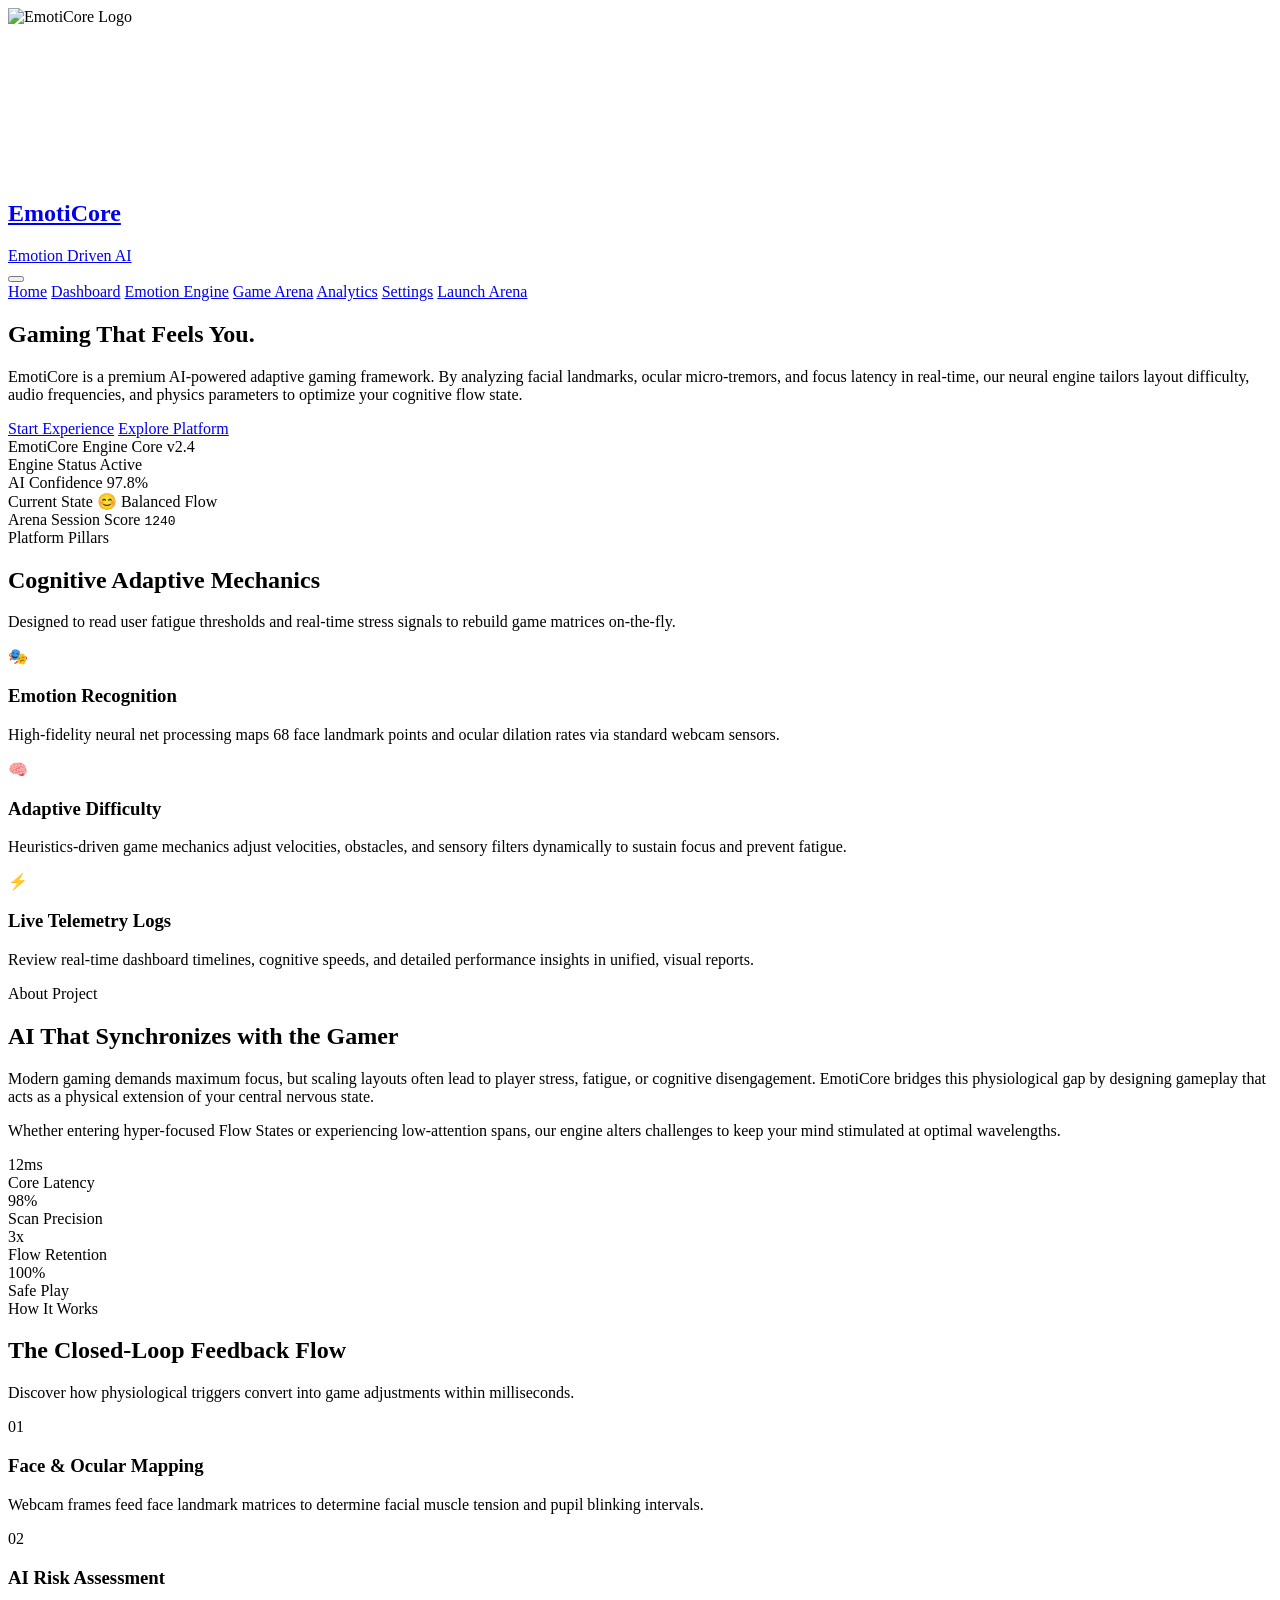
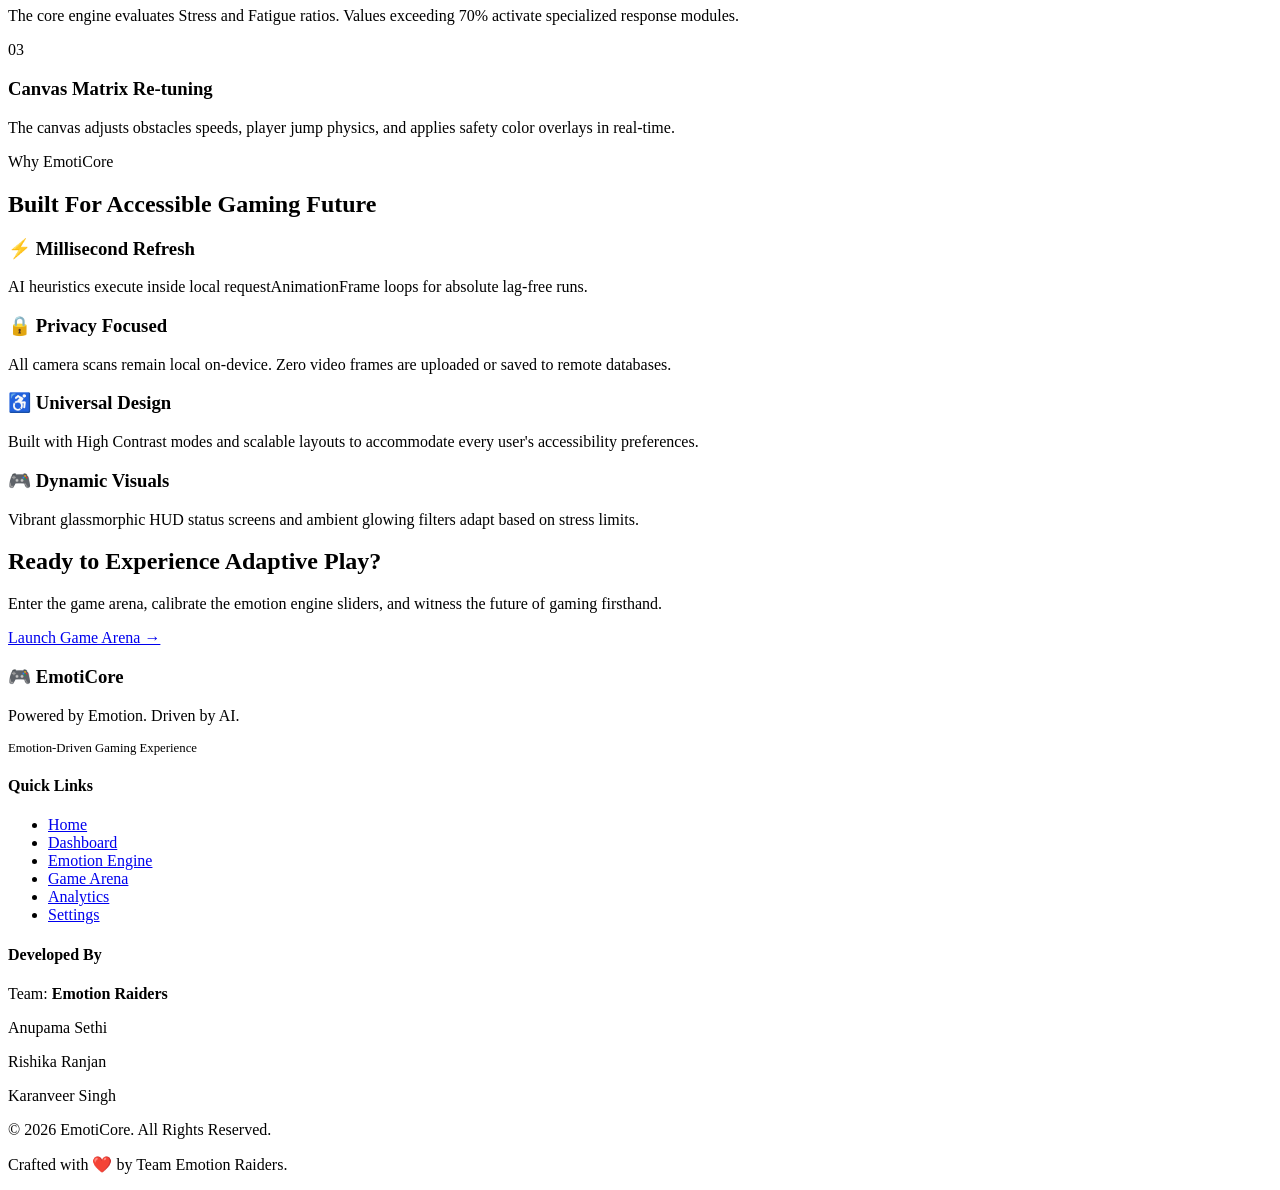
==== index.html @ ee226011 "index.html for EmotiCore This file contains the complete HTML structure for the EmotiCore landing pa" ====
<!DOCTYPE html>
<html lang="en">
<head>
    <meta charset="UTF-8">
    <meta name="viewport" content="width=device-width, initial-scale=1.0">
    <title>EmotiCore | Powered by Emotion. Driven by AI.</title>
    <meta name="description" content="EmotiCore is a premium AI-powered adaptive gaming platform that dynamically personalizes gameplay based on player emotions, stress, and fatigue in real-time.">
    <meta name="keywords" content="AI Gaming, Emotion Detection, Adaptive Gaming, EmotiCore">
    <link rel="stylesheet" href="css/style.css">
</head>
<body data-page="landing">
    <div id="splash-screen">

    <img src="Dazzling Heart Logo with Circuit Patterns.png" alt="EmotiCore Logo">

</div>

    

    <!-- Interactive Background Particle Canvas -->
    <canvas id="particle-canvas"></canvas>

    <!-- Background Aurora Orbs -->
    <div class="aurora-container" aria-hidden="true">
        <div class="aurora-orb orb-1"></div>
        <div class="aurora-orb orb-2"></div>
        <div class="aurora-orb orb-3"></div>
    </div>

    <!-- Header Navigation -->
    <header class="header" role="banner">
        <a href="index.html" class="logo-wrapper" aria-label="EmotiCore Home">
            <div class="logo-pulse"></div>
            <div class="logo-text">
                <h2>EmotiCore</h2>
                <span>Emotion Driven AI</span>
            </div>
        </a>
        <button class="menu-toggle" aria-expanded="false" aria-controls="primary-nav" aria-label="Toggle Navigation Menu">
            <span></span>
            <span></span>
            <span></span>
        </button>
        <nav class="nav-links" id="primary-nav" role="navigation">
            <a href="index.html" class="nav-item active">Home</a>
            <a href="dashboard.html" class="nav-item">Dashboard</a>
            <a href="emotion-engine.html" class="nav-item">Emotion Engine</a>
            <a href="game.html" class="nav-item">Game Arena</a>
            <a href="analytics.html" class="nav-item">Analytics</a>
            <a href="settings.html" class="nav-item">Settings</a>
            <a href="game.html" class="nav-btn">Launch Arena</a>
        </nav>
    </header>

    <!-- Main Content -->
    <main role="main">
        
        <!-- Hero Section -->
        <section class="hero-sec" id="hero">
            <div class="container hero-grid">
                <div class="hero-content reveal-element revealed">
                    
                    <h1>Gaming That <span class="gradient-text">Feels You.</span></h1>
                    <p>EmotiCore is a premium AI-powered adaptive gaming framework. By analyzing facial landmarks, ocular micro-tremors, and focus latency in real-time, our neural engine tailors layout difficulty, audio frequencies, and physics parameters to optimize your cognitive flow state.</p>
                    <div class="hero-actions">
                        <a href="dashboard.html" class="btn btn-primary">Start Experience</a>
                        <a href="#features" class="btn btn-secondary">Explore Platform</a>
                    </div>
                </div>
                
                <div class="hero-mockup-wrapper reveal-element revealed">
                    <div class="engine-status-hud glass">
                        <div class="hud-title-bar">
                            <div class="hud-dots" aria-hidden="true">
                                <span></span>
                                <span></span>
                                <span></span>
                            </div>
                            <span class="hud-label">EmotiCore Engine Core v2.4</span>
                        </div>
                        <div class="hud-stats-rows">
                            <div class="hud-stat-row">
                                <span class="hud-stat-name">Engine Status</span>
                                <span class="hud-stat-val active-pulse">Active</span>
                            </div>
                            <div class="hud-stat-row">
                                <span class="hud-stat-name">AI Confidence</span>
                                <span class="hud-stat-val">97.8%</span>
                            </div>
                            <div class="hud-stat-row">
                                <span class="hud-stat-name">Current State</span>
                                <span class="hud-stat-val hud-emotion" style="color: var(--secondary);">😊 Balanced Flow</span>
                            </div>
                            <div class="hud-stat-row">
                                <span class="hud-stat-name">Arena Session Score</span>
                                <span class="hud-stat-val hud-score" style="font-family: monospace;">1240</span>
                            </div>
                        </div>
                    </div>
                </div>
            </div>
        </section>

        <!-- Features Section -->
        <section id="features">
            <div class="container">
                <div class="section-header reveal-element">
                    <span class="section-badge">Platform Pillars</span>
                    <h2>Cognitive Adaptive Mechanics</h2>
                    <p>Designed to read user fatigue thresholds and real-time stress signals to rebuild game matrices on-the-fly.</p>
                </div>
                <div class="features-grid">
                    <div class="glass-card reveal-element">
                        <div class="feature-icon">🎭</div>
                        <h3>Emotion Recognition</h3>
                        <p>High-fidelity neural net processing maps 68 face landmark points and ocular dilation rates via standard webcam sensors.</p>
                    </div>
                    <div class="glass-card reveal-element">
                        <div class="feature-icon">🧠</div>
                        <h3>Adaptive Difficulty</h3>
                        <p>Heuristics-driven game mechanics adjust velocities, obstacles, and sensory filters dynamically to sustain focus and prevent fatigue.</p>
                    </div>
                    <div class="glass-card reveal-element">
                        <div class="feature-icon">⚡</div>
                        <h3>Live Telemetry Logs</h3>
                        <p>Review real-time dashboard timelines, cognitive speeds, and detailed performance insights in unified, visual reports.</p>
                    </div>
                </div>
            </div>
        </section>

        <!-- About EmotiCore Section -->
        <section id="about">
            <div class="container about-grid">
                <div class="about-info reveal-element">
                    <span class="section-badge">About Project</span>
                    <h2>AI That Synchronizes with the Gamer</h2>
                    <p>Modern gaming demands maximum focus, but scaling layouts often lead to player stress, fatigue, or cognitive disengagement. EmotiCore bridges this physiological gap by designing gameplay that acts as a physical extension of your central nervous state.</p>
                    <p style="margin-top: 15px;">Whether entering hyper-focused Flow States or experiencing low-attention spans, our engine alters challenges to keep your mind stimulated at optimal wavelengths.</p>
                </div>
                <div class="about-graphics">
                    <div class="glass-card about-mini-card reveal-element">
                        <div class="val">12ms</div>
                        <div class="lbl">Core Latency</div>
                    </div>
                    <div class="glass-card about-mini-card reveal-element">
                        <div class="val">98%</div>
                        <div class="lbl">Scan Precision</div>
                    </div>
                    <div class="glass-card about-mini-card reveal-element">
                        <div class="val">3x</div>
                        <div class="lbl">Flow Retention</div>
                    </div>
                    <div class="glass-card about-mini-card reveal-element">
                        <div class="val">100%</div>
                        <div class="lbl">Safe Play</div>
                    </div>
                </div>
            </div>
        </section>

        <!-- How It Works Section -->
        <section id="workflow">
            <div class="container">
                <div class="section-header reveal-element">
                    <span class="section-badge">How It Works</span>
                    <h2>The Closed-Loop Feedback Flow</h2>
                    <p>Discover how physiological triggers convert into game adjustments within milliseconds.</p>
                </div>
                <div class="workflow-grid">
                    <div class="glass-card step-card reveal-element">
                        <span class="step-num">01</span>
                        <h3>Face & Ocular Mapping</h3>
                        <p>Webcam frames feed face landmark matrices to determine facial muscle tension and pupil blinking intervals.</p>
                    </div>
                    <div class="glass-card step-card reveal-element">
                        <span class="step-num">02</span>
                        <h3>AI Risk Assessment</h3>
                        <p>The core engine evaluates Stress and Fatigue ratios. Values exceeding 70% activate specialized response modules.</p>
                    </div>
                    <div class="glass-card step-card reveal-element">
                        <span class="step-num">03</span>
                        <h3>Canvas Matrix Re-tuning</h3>
                        <p>The canvas adjusts obstacles speeds, player jump physics, and applies safety color overlays in real-time.</p>
                    </div>
                </div>
            </div>
        </section>

        <!-- Why Choose Us -->
        <section id="why">
            <div class="container">
                <div class="section-header reveal-element">
                    <span class="section-badge">Why EmotiCore</span>
                    <h2>Built For Accessible Gaming Future</h2>
                </div>
                <div class="why-grid">
                    <div class="glass-card why-card reveal-element">
                        <h3>⚡ Millisecond Refresh</h3>
                        <p>AI heuristics execute inside local requestAnimationFrame loops for absolute lag-free runs.</p>
                    </div>
                    <div class="glass-card why-card reveal-element">
                        <h3>🔒 Privacy Focused</h3>
                        <p>All camera scans remain local on-device. Zero video frames are uploaded or saved to remote databases.</p>
                    </div>
                    <div class="glass-card why-card reveal-element">
                        <h3>♿ Universal Design</h3>
                        <p>Built with High Contrast modes and scalable layouts to accommodate every user's accessibility preferences.</p>
                    </div>
                    <div class="glass-card why-card reveal-element">
                        <h3>🎮 Dynamic Visuals</h3>
                        <p>Vibrant glassmorphic HUD status screens and ambient glowing filters adapt based on stress limits.</p>
                    </div>
                </div>
            </div>
        </section>

        <!-- Call to Action -->
        <section id="cta">
            <div class="container">
                <div class="glass cta-box reveal-element">
                    <h2>Ready to Experience Adaptive Play?</h2>
                    <p>Enter the game arena, calibrate the emotion engine sliders, and witness the future of gaming firsthand.</p>
                    <a href="game.html" class="btn btn-primary">Launch Game Arena →</a>
                </div>
            </div>
        </section>

    </main>

    <!-- Footer -->
    <footer class="footer" role="contentinfo">
        <div class="footer-top container">
            <div class="footer-logo-col">
                <h3>🎮 EmotiCore</h3>
                <p>Powered by Emotion. Driven by AI.</p>
                <p style="font-size:0.8rem;color:var(--muted)">Emotion-Driven Gaming Experience</p>
            </div>
            
            <div class="footer-col">
                <h4>Quick Links</h4>
                <ul class="footer-links">
                    <li><a href="index.html">Home</a></li>
                    <li><a href="dashboard.html">Dashboard</a></li>
                    <li><a href="emotion-engine.html">Emotion Engine</a></li>
                    <li><a href="game.html">Game Arena</a></li>
                    <li><a href="analytics.html">Analytics</a></li>
                    <li><a href="settings.html">Settings</a></li>
                </ul>
            </div>

            <div class="footer-col">
                <h4>Developed By</h4>
                <p>Team: <strong>Emotion Raiders</strong></p>
                <p>Anupama Sethi</p>
                <p>Rishika Ranjan</p>
                <p>Karanveer Singh</p>

            </div>
        </div>
        <div class="footer-bottom container">
            <p>© 2026 EmotiCore. All Rights Reserved.</p>
            <p>Crafted with ❤️ by Team Emotion Raiders.</p>
        </div>
    </footer>
    <!-- Splash Screen Script -->

<script>

window.onload = function(){

    setTimeout(function(){

        document.getElementById("splash-screen").style.opacity = "0";

        setTimeout(function(){

            document.getElementById("splash-screen").style.display = "none";

        },500);

    },2000);

}

</script>
    <!-- Script Import -->
    <script src="js/script.js"></script>

</body>
</html>
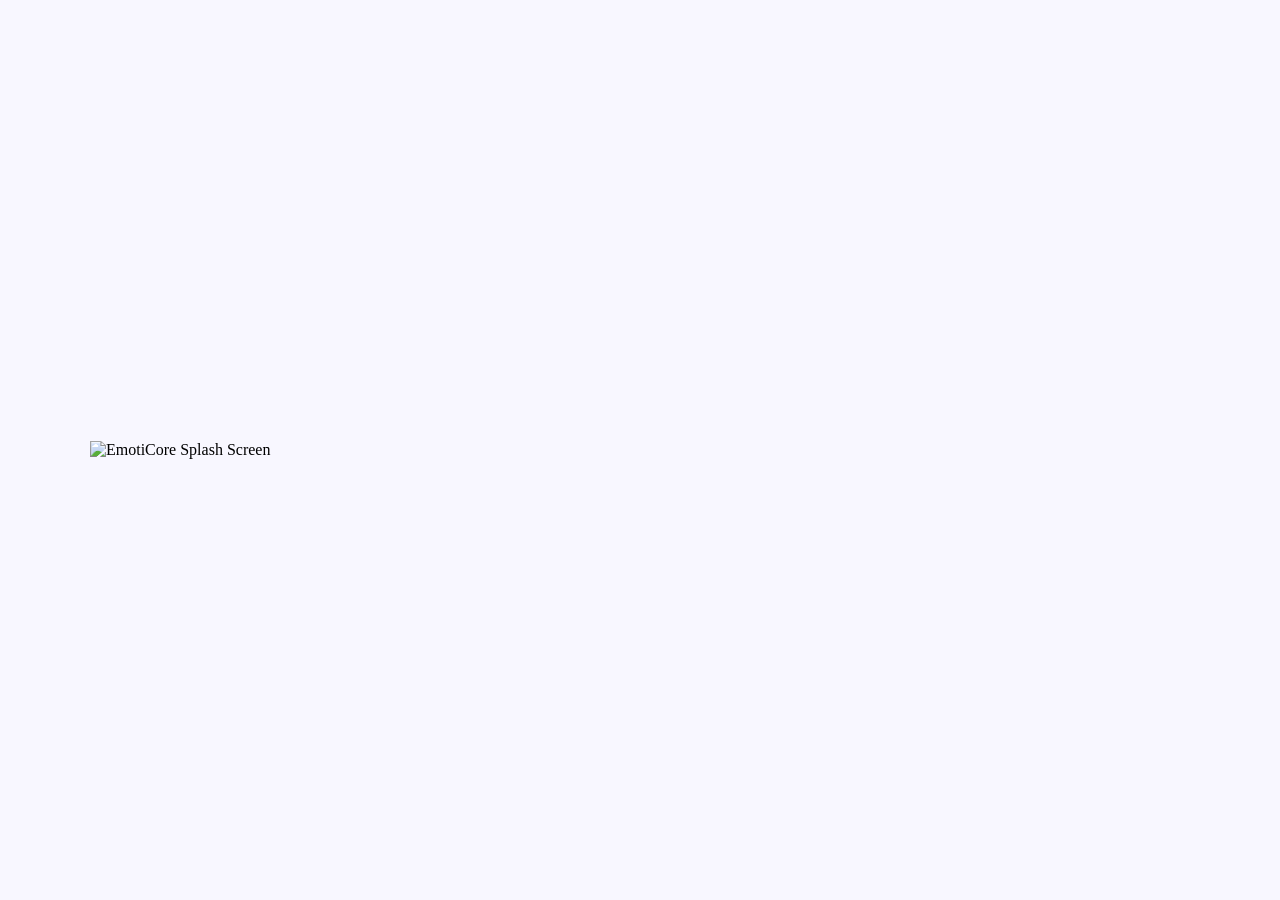
==== commit 74b7acdc: "EmotiCore" ====
--- a/index.html
+++ b/index.html
@@ -1,291 +1,85 @@
-<!DOCTYPE html>
-<html lang="en">
-<head>
-    <meta charset="UTF-8">
-    <meta name="viewport" content="width=device-width, initial-scale=1.0">
-    <title>EmotiCore | Powered by Emotion. Driven by AI.</title>
-    <meta name="description" content="EmotiCore is a premium AI-powered adaptive gaming platform that dynamically personalizes gameplay based on player emotions, stress, and fatigue in real-time.">
-    <meta name="keywords" content="AI Gaming, Emotion Detection, Adaptive Gaming, EmotiCore">
-    <link rel="stylesheet" href="css/style.css">
-</head>
-<body data-page="landing">
-    <div id="splash-screen">
-
-    <img src="Dazzling Heart Logo with Circuit Patterns.png" alt="EmotiCore Logo">
-
-</div>
-
-    
-
-    <!-- Interactive Background Particle Canvas -->
-    <canvas id="particle-canvas"></canvas>
-
-    <!-- Background Aurora Orbs -->
-    <div class="aurora-container" aria-hidden="true">
-        <div class="aurora-orb orb-1"></div>
-        <div class="aurora-orb orb-2"></div>
-        <div class="aurora-orb orb-3"></div>
-    </div>
-
-    <!-- Header Navigation -->
-    <header class="header" role="banner">
-        <a href="index.html" class="logo-wrapper" aria-label="EmotiCore Home">
-            <div class="logo-pulse"></div>
-            <div class="logo-text">
-                <h2>EmotiCore</h2>
-                <span>Emotion Driven AI</span>
-            </div>
-        </a>
-        <button class="menu-toggle" aria-expanded="false" aria-controls="primary-nav" aria-label="Toggle Navigation Menu">
-            <span></span>
-            <span></span>
-            <span></span>
-        </button>
-        <nav class="nav-links" id="primary-nav" role="navigation">
-            <a href="index.html" class="nav-item active">Home</a>
-            <a href="dashboard.html" class="nav-item">Dashboard</a>
-            <a href="emotion-engine.html" class="nav-item">Emotion Engine</a>
-            <a href="game.html" class="nav-item">Game Arena</a>
-            <a href="analytics.html" class="nav-item">Analytics</a>
-            <a href="settings.html" class="nav-item">Settings</a>
-            <a href="game.html" class="nav-btn">Launch Arena</a>
-        </nav>
-    </header>
-
-    <!-- Main Content -->
-    <main role="main">
-        
-        <!-- Hero Section -->
-        <section class="hero-sec" id="hero">
-            <div class="container hero-grid">
-                <div class="hero-content reveal-element revealed">
-                    
-                    <h1>Gaming That <span class="gradient-text">Feels You.</span></h1>
-                    <p>EmotiCore is a premium AI-powered adaptive gaming framework. By analyzing facial landmarks, ocular micro-tremors, and focus latency in real-time, our neural engine tailors layout difficulty, audio frequencies, and physics parameters to optimize your cognitive flow state.</p>
-                    <div class="hero-actions">
-                        <a href="dashboard.html" class="btn btn-primary">Start Experience</a>
-                        <a href="#features" class="btn btn-secondary">Explore Platform</a>
-                    </div>
-                </div>
-                
-                <div class="hero-mockup-wrapper reveal-element revealed">
-                    <div class="engine-status-hud glass">
-                        <div class="hud-title-bar">
-                            <div class="hud-dots" aria-hidden="true">
-                                <span></span>
-                                <span></span>
-                                <span></span>
-                            </div>
-                            <span class="hud-label">EmotiCore Engine Core v2.4</span>
-                        </div>
-                        <div class="hud-stats-rows">
-                            <div class="hud-stat-row">
-                                <span class="hud-stat-name">Engine Status</span>
-                                <span class="hud-stat-val active-pulse">Active</span>
-                            </div>
-                            <div class="hud-stat-row">
-                                <span class="hud-stat-name">AI Confidence</span>
-                                <span class="hud-stat-val">97.8%</span>
-                            </div>
-                            <div class="hud-stat-row">
-                                <span class="hud-stat-name">Current State</span>
-                                <span class="hud-stat-val hud-emotion" style="color: var(--secondary);">😊 Balanced Flow</span>
-                            </div>
-                            <div class="hud-stat-row">
-                                <span class="hud-stat-name">Arena Session Score</span>
-                                <span class="hud-stat-val hud-score" style="font-family: monospace;">1240</span>
-                            </div>
-                        </div>
-                    </div>
-                </div>
-            </div>
-        </section>
-
-        <!-- Features Section -->
-        <section id="features">
-            <div class="container">
-                <div class="section-header reveal-element">
-                    <span class="section-badge">Platform Pillars</span>
-                    <h2>Cognitive Adaptive Mechanics</h2>
-                    <p>Designed to read user fatigue thresholds and real-time stress signals to rebuild game matrices on-the-fly.</p>
-                </div>
-                <div class="features-grid">
-                    <div class="glass-card reveal-element">
-                        <div class="feature-icon">🎭</div>
-                        <h3>Emotion Recognition</h3>
-                        <p>High-fidelity neural net processing maps 68 face landmark points and ocular dilation rates via standard webcam sensors.</p>
-                    </div>
-                    <div class="glass-card reveal-element">
-                        <div class="feature-icon">🧠</div>
-                        <h3>Adaptive Difficulty</h3>
-                        <p>Heuristics-driven game mechanics adjust velocities, obstacles, and sensory filters dynamically to sustain focus and prevent fatigue.</p>
-                    </div>
-                    <div class="glass-card reveal-element">
-                        <div class="feature-icon">⚡</div>
-                        <h3>Live Telemetry Logs</h3>
-                        <p>Review real-time dashboard timelines, cognitive speeds, and detailed performance insights in unified, visual reports.</p>
-                    </div>
-                </div>
-            </div>
-        </section>
-
-        <!-- About EmotiCore Section -->
-        <section id="about">
-            <div class="container about-grid">
-                <div class="about-info reveal-element">
-                    <span class="section-badge">About Project</span>
-                    <h2>AI That Synchronizes with the Gamer</h2>
-                    <p>Modern gaming demands maximum focus, but scaling layouts often lead to player stress, fatigue, or cognitive disengagement. EmotiCore bridges this physiological gap by designing gameplay that acts as a physical extension of your central nervous state.</p>
-                    <p style="margin-top: 15px;">Whether entering hyper-focused Flow States or experiencing low-attention spans, our engine alters challenges to keep your mind stimulated at optimal wavelengths.</p>
-                </div>
-                <div class="about-graphics">
-                    <div class="glass-card about-mini-card reveal-element">
-                        <div class="val">12ms</div>
-                        <div class="lbl">Core Latency</div>
-                    </div>
-                    <div class="glass-card about-mini-card reveal-element">
-                        <div class="val">98%</div>
-                        <div class="lbl">Scan Precision</div>
-                    </div>
-                    <div class="glass-card about-mini-card reveal-element">
-                        <div class="val">3x</div>
-                        <div class="lbl">Flow Retention</div>
-                    </div>
-                    <div class="glass-card about-mini-card reveal-element">
-                        <div class="val">100%</div>
-                        <div class="lbl">Safe Play</div>
-                    </div>
-                </div>
-            </div>
-        </section>
-
-        <!-- How It Works Section -->
-        <section id="workflow">
-            <div class="container">
-                <div class="section-header reveal-element">
-                    <span class="section-badge">How It Works</span>
-                    <h2>The Closed-Loop Feedback Flow</h2>
-                    <p>Discover how physiological triggers convert into game adjustments within milliseconds.</p>
-                </div>
-                <div class="workflow-grid">
-                    <div class="glass-card step-card reveal-element">
-                        <span class="step-num">01</span>
-                        <h3>Face & Ocular Mapping</h3>
-                        <p>Webcam frames feed face landmark matrices to determine facial muscle tension and pupil blinking intervals.</p>
-                    </div>
-                    <div class="glass-card step-card reveal-element">
-                        <span class="step-num">02</span>
-                        <h3>AI Risk Assessment</h3>
-                        <p>The core engine evaluates Stress and Fatigue ratios. Values exceeding 70% activate specialized response modules.</p>
-                    </div>
-                    <div class="glass-card step-card reveal-element">
-                        <span class="step-num">03</span>
-                        <h3>Canvas Matrix Re-tuning</h3>
-                        <p>The canvas adjusts obstacles speeds, player jump physics, and applies safety color overlays in real-time.</p>
-                    </div>
-                </div>
-            </div>
-        </section>
-
-        <!-- Why Choose Us -->
-        <section id="why">
-            <div class="container">
-                <div class="section-header reveal-element">
-                    <span class="section-badge">Why EmotiCore</span>
-                    <h2>Built For Accessible Gaming Future</h2>
-                </div>
-                <div class="why-grid">
-                    <div class="glass-card why-card reveal-element">
-                        <h3>⚡ Millisecond Refresh</h3>
-                        <p>AI heuristics execute inside local requestAnimationFrame loops for absolute lag-free runs.</p>
-                    </div>
-                    <div class="glass-card why-card reveal-element">
-                        <h3>🔒 Privacy Focused</h3>
-                        <p>All camera scans remain local on-device. Zero video frames are uploaded or saved to remote databases.</p>
-                    </div>
-                    <div class="glass-card why-card reveal-element">
-                        <h3>♿ Universal Design</h3>
-                        <p>Built with High Contrast modes and scalable layouts to accommodate every user's accessibility preferences.</p>
-                    </div>
-                    <div class="glass-card why-card reveal-element">
-                        <h3>🎮 Dynamic Visuals</h3>
-                        <p>Vibrant glassmorphic HUD status screens and ambient glowing filters adapt based on stress limits.</p>
-                    </div>
-                </div>
-            </div>
-        </section>
-
-        <!-- Call to Action -->
-        <section id="cta">
-            <div class="container">
-                <div class="glass cta-box reveal-element">
-                    <h2>Ready to Experience Adaptive Play?</h2>
-                    <p>Enter the game arena, calibrate the emotion engine sliders, and witness the future of gaming firsthand.</p>
-                    <a href="game.html" class="btn btn-primary">Launch Game Arena →</a>
-                </div>
-            </div>
-        </section>
-
-    </main>
-
-    <!-- Footer -->
-    <footer class="footer" role="contentinfo">
-        <div class="footer-top container">
-            <div class="footer-logo-col">
-                <h3>🎮 EmotiCore</h3>
-                <p>Powered by Emotion. Driven by AI.</p>
-                <p style="font-size:0.8rem;color:var(--muted)">Emotion-Driven Gaming Experience</p>
-            </div>
-            
-            <div class="footer-col">
-                <h4>Quick Links</h4>
-                <ul class="footer-links">
-                    <li><a href="index.html">Home</a></li>
-                    <li><a href="dashboard.html">Dashboard</a></li>
-                    <li><a href="emotion-engine.html">Emotion Engine</a></li>
-                    <li><a href="game.html">Game Arena</a></li>
-                    <li><a href="analytics.html">Analytics</a></li>
-                    <li><a href="settings.html">Settings</a></li>
-                </ul>
-            </div>
-
-            <div class="footer-col">
-                <h4>Developed By</h4>
-                <p>Team: <strong>Emotion Raiders</strong></p>
-                <p>Anupama Sethi</p>
-                <p>Rishika Ranjan</p>
-                <p>Karanveer Singh</p>
-
-            </div>
-        </div>
-        <div class="footer-bottom container">
-            <p>© 2026 EmotiCore. All Rights Reserved.</p>
-            <p>Crafted with ❤️ by Team Emotion Raiders.</p>
-        </div>
-    </footer>
-    <!-- Splash Screen Script -->
-
-<script>
-
-window.onload = function(){
-
-    setTimeout(function(){
-
-        document.getElementById("splash-screen").style.opacity = "0";
-
-        setTimeout(function(){
-
-            document.getElementById("splash-screen").style.display = "none";
-
-        },500);
-
-    },2000);
-
-}
-
-</script>
-    <!-- Script Import -->
-    <script src="js/script.js"></script>
-
-</body>
-</html>
+<!DOCTYPE html>
+<html lang="en">
+
+<head>
+
+    <meta charset="UTF-8">
+
+    <meta
+        name="viewport"
+        content="width=device-width, initial-scale=1.0"
+    >
+
+    <meta
+        name="description"
+        content="EmotiCore - Emotion-aware adaptive gaming powered by AI."
+    >
+
+    <title>EmotiCore</title>
+
+    <style>
+
+        * {
+            margin: 0;
+            padding: 0;
+            box-sizing: border-box;
+        }
+
+        html,
+        body {
+            width: 100%;
+            height: 100%;
+        }
+
+        body {
+            background: #f8f7ff;
+
+            display: flex;
+            align-items: center;
+            justify-content: center;
+
+            overflow: hidden;
+        }
+
+        .splash-screen {
+            width: 100%;
+            height: 100vh;
+
+            display: flex;
+            align-items: center;
+            justify-content: center;
+
+            padding: 20px;
+        }
+
+        .splash-screen img {
+            width: 100%;
+            max-width: 1100px;
+            height: auto;
+
+            max-height: 100vh;
+
+            object-fit: contain;
+
+            display: block;
+        }
+
+    </style>
+
+</head>
+
+
+<body>
+
+    <main class="splash-screen">
+
+        <img
+            src="assets/emoticore-splash.png"
+            alt="EmotiCore Splash Screen"
+        >
+
+    </main>
+
+</body>
+
+</html>
